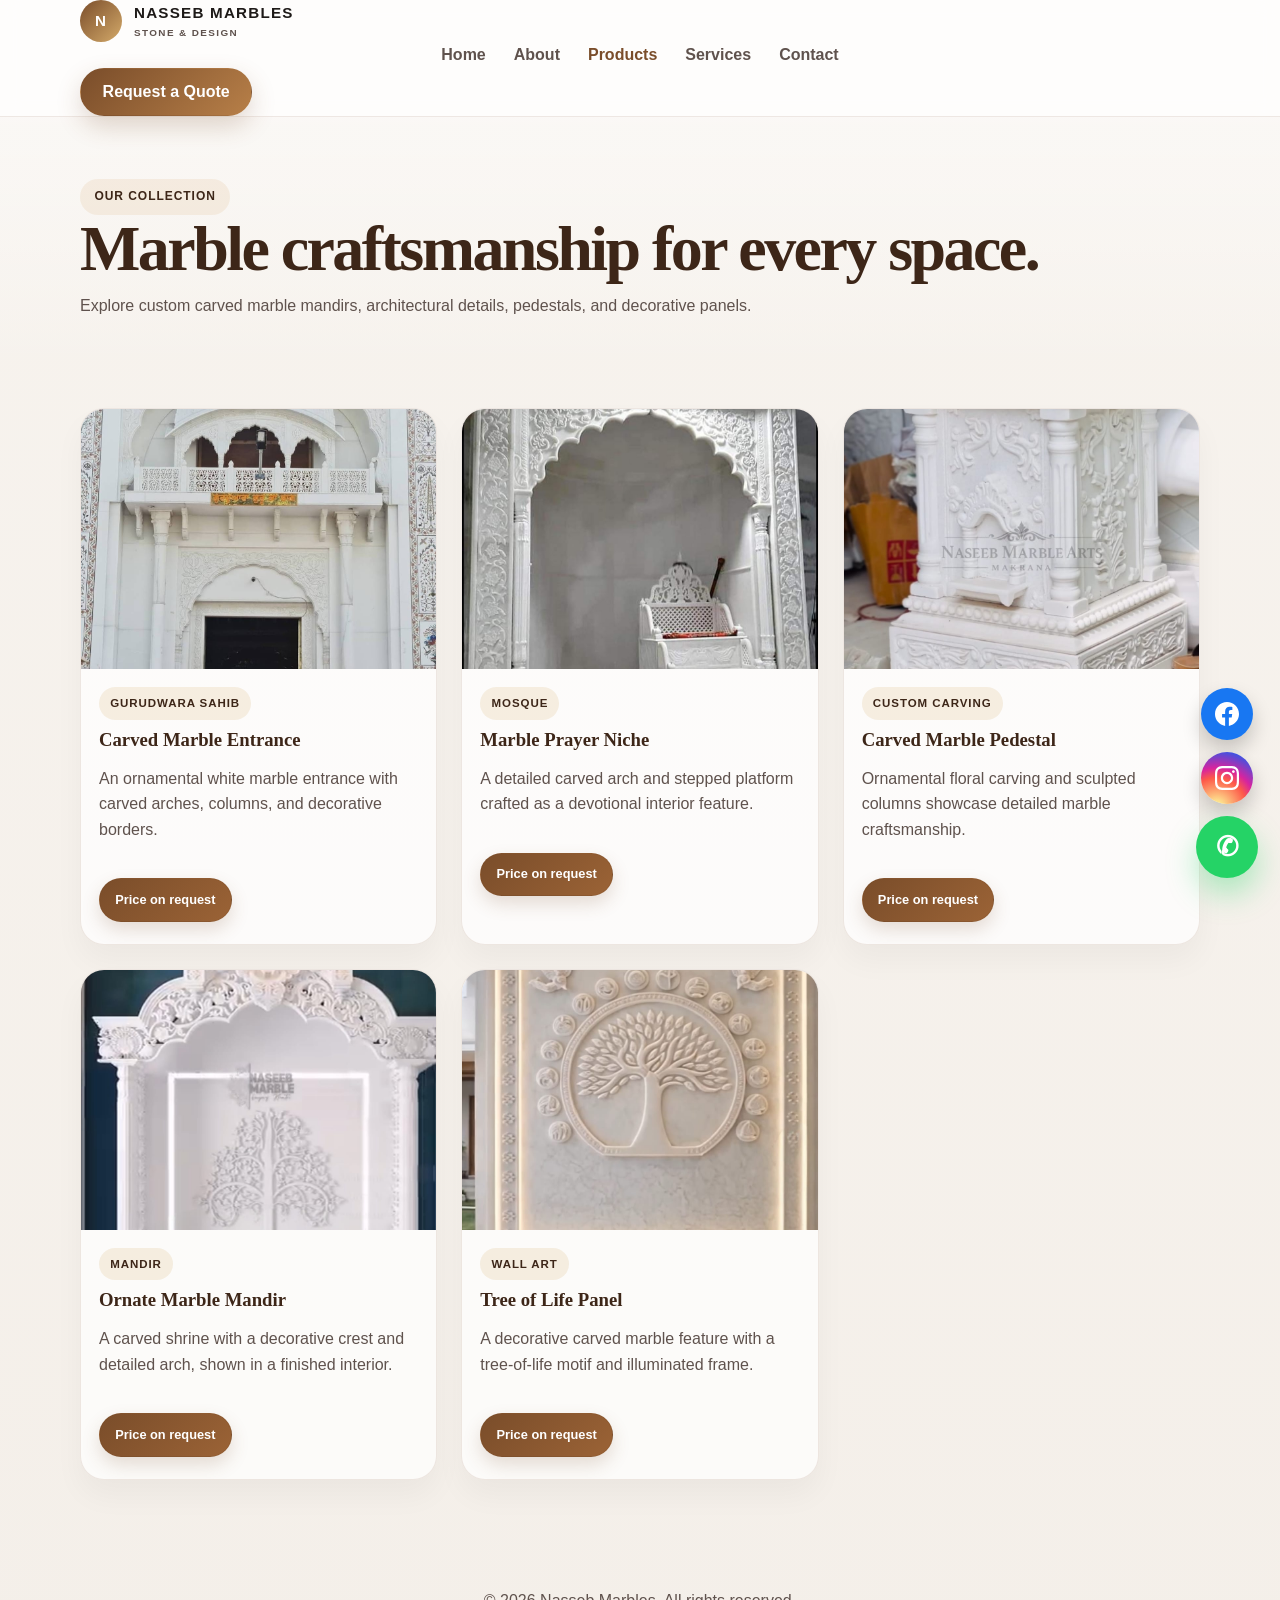
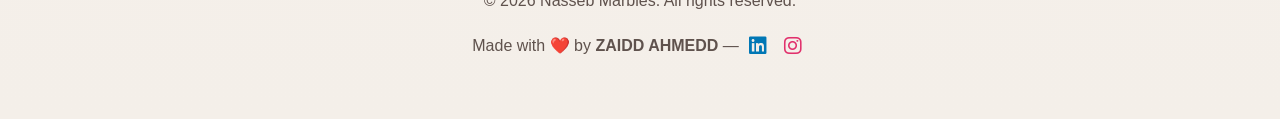
==== products.html @ 80bdfb2a "Add files via upload" ====
<!DOCTYPE html>
<html lang="en">
<head>
  <meta charset="UTF-8" />
  <meta name="viewport" content="width=device-width, initial-scale=1.0" />
  <title>Products | Nasseb Marbles</title>
  <meta name="description" content="Explore premium marble, granite, and stone materials from Nasseb Marbles." />
  <link rel="stylesheet" href="styles.css" />
  <link rel="stylesheet" href="https://cdnjs.cloudflare.com/ajax/libs/font-awesome/6.5.1/css/all.min.css">
</head>
<body>
  <header>
    <div class="container navbar">
      <a href="index.html" class="brand">
        <span class="brand-mark">N</span>
        <span>
          Nasseb Marbles
          <small>Stone & Design</small>
        </span>
      </a>

      <nav class="nav-links">
        <a href="index.html">Home</a>
        <a href="about.html">About</a>
        <a href="products.html" class="active">Products</a>
        <a href="services.html">Services</a>
        <a href="contact.html">Contact</a>
      </nav>

      <a href="https://wa.me/919588010003?text=Hello%20Nasseb%20Marbles%2C%20I%20want%20to%20request%20a%20quote." class="btn btn-primary" target="_blank" rel="noopener noreferrer">Request a Quote</a>
    </div>
  </header>

  <main>
    <section class="page-banner">
      <div class="container">
        <div class="eyebrow">Our collection</div>
        <h1>Marble craftsmanship for every space.</h1>
        <p>Explore custom carved marble mandirs, architectural details, pedestals, and decorative panels.</p>
      </div>
    </section>

    <section class="section">
      <div class="container product-grid">
        <article class="product-item">
          <img src="gurudwara.jpeg" alt="White carved marble architectural entrance with an ornate arch" />
          <div class="product-body">
            <span class="tag">GURUDWARA SAHIB</span>
            <h3>Carved Marble Entrance</h3>
            <p>An ornamental white marble entrance with carved arches, columns, and decorative borders.</p>
            <a class="product-price" href="https://wa.me/919588010003?text=Hello%20Nasseb%20Marbles%2C%20I%20want%20a%20price%20for%20Carved%20Marble%20Entrance." target="_blank" rel="noopener noreferrer">Price on request</a>
          </div>
        </article>

        <article class="product-item">
          <img src="imagemimber.jpeg" alt="White marble prayer niche with a carved arch and stepped platform" />
          <div class="product-body">
            <span class="tag">MOSQUE</span>
            <h3>Marble Prayer Niche</h3>
            <p>A detailed carved arch and stepped platform crafted as a devotional interior feature.</p>
            <a class="product-price" href="https://wa.me/919588010003?text=Hello%20Nasseb%20Marbles%2C%20I%20want%20a%20price%20for%20Marble%20Prayer%20Niche." target="_blank" rel="noopener noreferrer">Price on request</a>
          </div>
        </article>

        <article class="product-item">
          <img src="tulsi.jpeg" alt="Hand-carved white marble pedestal with floral details" />
          <div class="product-body">
            <span class="tag">Custom carving</span>
            <h3>Carved Marble Pedestal</h3>
            <p>Ornamental floral carving and sculpted columns showcase detailed marble craftsmanship.</p>
            <a class="product-price" href="https://wa.me/919588010003?text=Hello%20Nasseb%20Marbles%2C%20I%20want%20a%20price%20for%20Carved%20Marble%20Pedestal." target="_blank" rel="noopener noreferrer">Price on request</a>
          </div>
        </article>

        <article class="product-item">
          <img src="mandir.jpeg" alt="Ornate white marble mandir against a deep teal wall" />
          <div class="product-body">
            <span class="tag">Mandir</span>
            <h3>Ornate Marble Mandir</h3>
            <p>A carved shrine with a decorative crest and detailed arch, shown in a finished interior.</p>
            <a class="product-price" href="https://wa.me/919588010003?text=Hello%20Nasseb%20Marbles%2C%20I%20want%20a%20price%20for%20Carved%20Marble%20Mandir." target="_blank" rel="noopener noreferrer">Price on request</a>
          </div>
        </article>

        <article class="product-item">
          <img src="wall.jpeg" alt="Illuminated marble wall panel with a carved tree of life" />
          <div class="product-body">
            <span class="tag">Wall art</span>
            <h3>Tree of Life Panel</h3>
            <p>A decorative carved marble feature with a tree-of-life motif and illuminated frame.</p>
            <a class="product-price" href="https://wa.me/919588010003?text=Hello%20Nasseb%20Marbles%2C%20I%20want%20a%20price%20for%20Tree%20of%20Life%20Panel." target="_blank" rel="noopener noreferrer">Price on request</a>
          </div>
        </article>
      </div>
    </section>
  </main>

  <footer>
  <div class="container">
    <p>© 2026 Nasseb Marbles. All rights reserved.</p>
    <p>
      Made with ❤️ by <strong>ZAIDD AHMEDD</strong> — 
      <a href="https://www.linkedin.com/in/zaid-ahmed-gour-6996783a5" target="_blank" rel="noopener noreferrer" style="text-decoration: none; margin: 0 6px; color: #0077b5;">
        <i class="fa-brands fa-linkedin fa-lg"></i>
      </a>
      <a href="https://www.instagram.com/zaidd_4z_x" target="_blank" rel="noopener noreferrer" style="text-decoration: none; margin: 0 6px; color: #E1306C;">
        <i class="fa-brands fa-instagram fa-lg"></i>
      </a>
    </p>
  </div>
</footer>

<!-- Floating Social Buttons -->
<div class="social-float-container">
  <!-- Facebook -->
  <a href="https://www.facebook.com/share/1K4ZCxmMrg/" target="_blank" rel="noopener noreferrer" class="float-btn float-fb" title="Facebook">
    <svg width="24" height="24" fill="currentColor" viewBox="0 0 24 24">
      <path d="M24 12.073c0-6.627-5.373-12-12-12s-12 5.373-12 12c0 5.99 4.388 10.954 10.125 11.854v-8.385H7.078v-3.47h3.047V9.43c0-3.007 1.792-4.669 4.533-4.669 1.312 0 2.686.235 2.686.235v2.953H15.83c-1.491 0-1.956.925-1.956 1.874v2.25h3.328l-.532 3.47h-2.796v8.385C19.612 23.027 24 18.062 24 12.073z"/>
    </svg>
  </a>

  <!-- Instagram -->
  <a href="https://www.instagram.com/naseebmarbles" target="_blank" rel="noopener noreferrer" class="float-btn float-insta" title="Instagram">
    <svg width="24" height="24" fill="currentColor" viewBox="0 0 24 24">
      <path d="M12 2.163c3.204 0 3.584.012 4.85.07 3.252.148 4.771 1.691 4.919 4.919.058 1.265.069 1.645.069 4.849 0 3.205-.012 3.584-.069 4.849-.149 3.225-1.664 4.771-4.919 4.919-1.266.058-1.644.07-4.85.07-3.204 0-3.584-.012-4.849-.07-3.26-.149-4.771-1.699-4.919-4.92-.058-1.265-.07-1.644-.07-4.849 0-3.204.013-3.583.07-4.849.149-3.227 1.664-4.771 4.919-4.919 1.266-.057 1.645-.069 4.849-.069zm0-2.163c-3.259 0-3.667.014-4.947.072-4.358.2-6.78 2.618-6.98 6.98-.059 1.281-.073 1.689-.073 4.948 0 3.259.014 3.668.072 4.948.2 4.358 2.618 6.78 6.98 6.98 1.281.058 1.689.072 4.948.072 3.259 0 3.668-.014 4.948-.072 4.354-.2 6.782-2.618 6.979-6.98.059-1.28.073-1.689.073-4.948 0-3.259-.014-3.667-.072-4.947-.196-4.354-2.617-6.78-6.979-6.98-1.281-.059-1.69-.073-4.949-.073zm0 5.838c-3.403 0-6.162 2.759-6.162 6.162s2.759 6.163 6.162 6.163 6.162-2.759 6.162-6.163c0-3.403-2.759-6.162-6.162-6.162zm0 10.162c-2.209 0-4-1.79-4-4 0-2.209 1.791-4 4-4s4 1.791 4 4c0 2.21-1.791 4-4 4zm6.406-11.845c-.796 0-1.441.645-1.441 1.44s.645 1.44 1.441 1.44c.795 0 1.439-.645 1.439-1.44s-.644-1.44-1.439-1.44z"/>
    </svg>
  </a>
</div>
  <a class="whatsapp-float" href="https://wa.me/919588010003?text=Hello%20Nasseb%20Marbles%2C%20I%20want%20to%20explore%20your%20stone%20collection." target="_blank" rel="noopener" aria-label="Chat on WhatsApp">✆</a>
</body>
</html>
---- styles.css ----
:root {
  --bg: #f7f3ee;
  --panel: #ffffff;
  --primary: #7a4d2a;
  --primary-dark: #3d2618;
  --accent: #d4aa6a;
  --text: #1e1a18;
  --muted: #5f524d;
  --line: rgba(122, 77, 42, 0.12);
  --shadow: 0 18px 40px rgba(35, 23, 18, 0.08);
}

* {
  box-sizing: border-box;
}

html {
  scroll-behavior: smooth;
}

body {
  margin: 0;
  font-family: 'Segoe UI', Tahoma, Geneva, Verdana, sans-serif;
  background: linear-gradient(180deg, #f7f3ee 0%, #f4efe9 100%);
  color: var(--text);
  line-height: 1.6;
}

img {
  max-width: 100%;
  display: block;
}

a {
  color: inherit;
  text-decoration: none;
}

.container {
  width: min(1120px, calc(100% - 32px));
  margin: 0 auto;
}

header {
  position: sticky;
  top: 0;
  z-index: 50;
  background: rgba(255,255,255,0.83);
  backdrop-filter: blur(10px);
  border-bottom: 1px solid var(--line);
}

.nav {
  display: flex;
  justify-content: space-between;
  align-items: center;
  min-height: 78px;
  gap: 20px;
}

.brand {
  display: flex;
  align-items: center;
  gap: 12px;
  flex-shrink: 0;
  min-width: 0;
}

.brand > div:last-child {
  display: flex;
  flex-direction: column;
  line-height: 1.1;
}

.brand span {
  font-weight: 800;
  letter-spacing: 0.08em;
  text-transform: uppercase;
  font-size: 0.95rem;
}

.brand-tag {
  display: block;
  font-size: 0.62rem;
  letter-spacing: 0.14em;
  color: var(--muted);
  font-weight: 600;
}

nav {
  display: flex;
  align-items: center;
  justify-content: center;
  gap: 28px;
  margin-left: auto;
  flex-wrap: nowrap;
}

nav a {
  white-space: nowrap;
  color: var(--muted);
  font-weight: 600;
}

.cta-btn {
  display: inline-flex;
  align-items: center;
  justify-content: center;
  min-height: 48px;
  padding: 0.75rem 1.35rem;
  border: none;
  border-radius: 999px;
  background: linear-gradient(135deg, #7a4d2a, #b77f48);
  color: #fff;
  font-size: 0.95rem;
  font-weight: 700;
  letter-spacing: 0.01em;
  line-height: 1.2;
  white-space: nowrap;
  flex-shrink: 0;
  box-shadow: 0 10px 24px rgba(122, 77, 42, 0.22);
  cursor: pointer;
  transition: transform 0.2s ease, box-shadow 0.2s ease, background 0.2s ease;
}

.cta-btn:hover,
.cta-btn:focus-visible {
  transform: translateY(-2px);
  background: linear-gradient(135deg, #5c3420, #9b6336);
  box-shadow: 0 14px 30px rgba(122, 77, 42, 0.3);
  outline: none;
}

.brand-mark {
  width: 42px;
  height: 42px;
  border-radius: 50%;
  display: grid;
  place-items: center;
  background: linear-gradient(135deg, var(--primary), var(--accent));
  color: white;
  font-size: 1rem;
}

.brand small {
  display: block;
  font-size: 0.62rem;
  letter-spacing: 0.14em;
  color: var(--muted);
  font-weight: 600;
}

.nav-links {
  display: flex;
  align-items: center;
  gap: 28px;
  color: var(--muted);
  font-weight: 600;
}

.nav-links a:hover,
.nav-links a.active {
  color: var(--primary);
}

.btn {
  display: inline-flex;
  align-items: center;
  justify-content: center;
  min-height: 48px;
  padding: 0.8rem 1.35rem;
  border: 1px solid transparent;
  border-radius: 999px;
  font-weight: 700;
  line-height: 1.2;
  transition: transform 0.2s ease, box-shadow 0.2s ease, background 0.2s ease, border-color 0.2s ease;
}

.btn:hover,
.btn:focus-visible {
  transform: translateY(-2px);
  outline: none;
}

.btn-primary {
  background: linear-gradient(135deg, #7a4d2a, #b77f48);
  color: white;
  box-shadow: 0 10px 24px rgba(122, 77, 42, 0.22);
}

.btn-primary:hover,
.btn-primary:focus-visible {
  background: linear-gradient(135deg, #5c3420, #9b6336);
  box-shadow: 0 14px 30px rgba(122, 77, 42, 0.3);
}

.btn-secondary {
  background: rgba(255,255,255,0.58);
  border-color: rgba(122, 77, 42, 0.22);
  color: var(--primary-dark);
}

.btn-secondary:hover,
.btn-secondary:focus-visible {
  background: #fff;
  border-color: rgba(122, 77, 42, 0.42);
  box-shadow: 0 10px 22px rgba(35, 23, 18, 0.08);
}

.secondary-btn {
  display: inline-flex;
  align-items: center;
  justify-content: center;
  min-height: 48px;
  padding: 0.75rem 1.35rem;
  border: 1px solid rgba(122, 77, 42, 0.28);
  border-radius: 999px;
  background: rgba(255, 255, 255, 0.68);
  color: var(--primary-dark);
  font-size: 0.95rem;
  font-weight: 700;
  line-height: 1.2;
  box-shadow: 0 8px 20px rgba(35, 23, 18, 0.06);
  transition: transform 0.2s ease, box-shadow 0.2s ease, background 0.2s ease, border-color 0.2s ease;
}

.secondary-btn:hover,
.secondary-btn:focus-visible {
  transform: translateY(-2px);
  border-color: rgba(122, 77, 42, 0.5);
  background: #fff;
  box-shadow: 0 14px 28px rgba(35, 23, 18, 0.1);
  outline: none;
}

.hero {
  padding: 72px 0 56px;
}

.hero-grid {
  display: grid;
  grid-template-columns: 1.1fr 0.9fr;
  gap: 36px;
  align-items: center;
}

.eyebrow {
  display: inline-block;
  background: rgba(212,170,106,0.15);
  color: var(--primary-dark);
  border-radius: 999px;
  padding: 0.55rem 0.9rem;
  font-size: 0.75rem;
  font-weight: 700;
  letter-spacing: 0.08em;
  text-transform: uppercase;
}

h1, h2, h3 {
  margin: 0 0 16px;
  line-height: 1.05;
  color: var(--primary-dark);
  font-family: Georgia, 'Times New Roman', serif;
}

h1 {
  font-size: clamp(2.8rem, 5vw, 5rem);
  letter-spacing: -0.04em;
}

h2 {
  font-size: clamp(2.2rem, 3vw, 3.2rem);
}

p {
  color: var(--muted);
  margin: 0 0 20px;
}

.hero-actions {
  display: flex;
  flex-wrap: wrap;
  gap: 16px;
  margin: 18px 0 28px;
}

.feature-row {
  display: flex;
  flex-wrap: wrap;
  gap: 12px;
}

.feature-tag {
  background: rgba(255,255,255,0.7);
  border: 1px solid var(--line);
  border-radius: 999px;
  padding: 0.7rem 1rem;
  font-weight: 600;
  color: var(--muted);
}

.products {
  display: grid;
  grid-template-columns: repeat(3, minmax(0, 1fr));
  gap: 24px;
}

.product {
  background: rgba(255,255,255,0.8);
  border: 1px solid rgba(122, 77, 42, 0.08);
  border-radius: 24px;
  overflow: hidden;
  box-shadow: 0 16px 36px rgba(35, 23, 18, 0.06);
  transition: transform 0.2s ease, box-shadow 0.2s ease;
}

.product:hover {
  transform: translateY(-4px);
  box-shadow: 0 22px 42px rgba(35, 23, 18, 0.12);
}

.product img {
  width: 100%;
  height: 280px;
  object-fit: cover;
  display: block;
}

.product-body {
  padding: 20px 20px 24px;
}

.product-tag {
  display: inline-block;
  padding: 0.4rem 0.75rem;
  border-radius: 999px;
  background: rgba(217, 176, 125, 0.18);
  color: var(--primary-dark);
  letter-spacing: 0.08em;
  text-transform: uppercase;
  font-size: 0.72rem;
  font-weight: 700;
  margin-bottom: 10px;
}

.product h3 {
  font-size: 2rem;
  margin-bottom: 8px;
}

.product p {
  margin: 0;
}

.product-price {
  display: inline-block;
  margin-top: 16px;
  padding: 0.65rem 0.95rem;
  border: 1px solid rgba(122, 77, 42, 0.2);
  border-radius: 999px;
  background: linear-gradient(135deg, var(--primary), #9b6336);
  color: #fff;
  font-size: 0.8rem;
  font-weight: 700;
  box-shadow: 0 8px 18px rgba(122, 77, 42, 0.18);
  transition: transform 0.2s ease, box-shadow 0.2s ease;
}

.product-price:hover,
.product-price:focus-visible {
  transform: translateY(-2px);
  box-shadow: 0 12px 24px rgba(122, 77, 42, 0.26);
  outline: none;
}

.panel {
  background: rgba(255,255,255,0.75);
  border: 1px solid rgba(122, 77, 42, 0.08);
  border-radius: 24px;
  padding: 28px;
  box-shadow: 0 14px 28px rgba(35, 23, 18, 0.04);
}

.about-list {
  list-style: none;
  padding: 0;
  margin: 20px 0 0;
  display: grid;
  gap: 12px;
}

.about-list li {
  position: relative;
  padding-left: 28px;
  color: var(--muted);
}

.about-list li::before {
  content: "✓";
  position: absolute;
  left: 0;
  color: var(--primary);
  font-weight: 800;
}

.contact-wrap {
  background: linear-gradient(135deg, rgba(122,77,42,0.96), rgba(61,38,24,0.96));
  border-radius: 30px;
  padding: 36px;
  color: white;
  display: grid;
  grid-template-columns: 1.15fr 0.85fr;
  gap: 22px;
  align-items: center;
}

.contact-wrap h2,
.contact-wrap h3,
.contact-wrap p,
.contact-wrap strong,
.contact-wrap a {
  color: white;
}

.contact-info {
  display: grid;
  gap: 14px;
}

.contact-item {
  background: rgba(255,255,255,0.08);
  border: 1px solid rgba(255,255,255,0.12);
  border-radius: 16px;
  padding: 18px 20px;
}

.contact-item strong {
  display: block;
  margin-bottom: 6px;
}

.inquiry-box {
  background: rgba(255,255,255,0.75);
  border: 1px solid rgba(122, 77, 42, 0.08);
  border-radius: 28px;
  padding: 28px;
  box-shadow: 0 16px 36px rgba(35, 23, 18, 0.04);
}

.inquiry-form {
  display: grid;
  grid-template-columns: repeat(2, minmax(0, 1fr));
  gap: 16px;
}

.inquiry-form input,
.inquiry-form select,
.inquiry-form textarea {
  width: 100%;
  height: 52px;
  border: 1px solid rgba(122, 77, 42, 0.18);
  border-radius: 14px;
  padding: 0.95rem 1rem;
  font: inherit;
  background: #fff;
  color: var(--text);
  box-shadow: inset 0 1px 2px rgba(0, 0, 0, 0.02);
}

.inquiry-form select {
  appearance: none;
  -webkit-appearance: none;
  -moz-appearance: none;
  background-image: linear-gradient(45deg, transparent 50%, #7a4d2a 50%), linear-gradient(135deg, #7a4d2a 50%, transparent 50%);
  background-position: calc(100% - 18px) calc(50% - 2px), calc(100% - 12px) calc(50% - 2px);
  background-size: 6px 6px, 6px 6px;
  background-repeat: no-repeat;
  padding-right: 42px;
  cursor: pointer;
}

.inquiry-form textarea {
  grid-column: 1 / -1;
  min-height: 140px;
  resize: vertical;
  height: auto;
}

.inquiry-form button {
  grid-column: 1 / -1;
  justify-self: start;
  min-width: 260px;
  min-height: 58px;
  padding: 1rem 1.8rem;
  border: none;
  border-radius: 16px;
  background: linear-gradient(135deg, #7a4d2a, #b77f48);
  color: #fff;
  font-size: 1rem;
  font-weight: 700;
  letter-spacing: 0.02em;
  cursor: pointer;
  box-shadow: 0 12px 24px rgba(122, 77, 42, 0.22);
  transition: transform 0.2s ease, box-shadow 0.2s ease, background 0.2s ease;
}

.inquiry-form button:hover,
.inquiry-form button:focus-visible {
  transform: translateY(-2px);
  background: linear-gradient(135deg, #5c3420, #9b6336);
  box-shadow: 0 16px 30px rgba(122, 77, 42, 0.3);
  outline: none;
}

.quote-open {
  border: none;
  cursor: pointer;
  background: linear-gradient(135deg, #7a4d2a, #b77f48);
  color: #fff;
  font-size: 1rem;
  font-weight: 700;
  letter-spacing: 0.02em;
  box-shadow: 0 12px 24px rgba(122, 77, 42, 0.22);
}

.quote-dialog {
  width: min(720px, calc(100% - 28px));
  max-height: calc(100vh - 32px);
  padding: 0;
  overflow: auto;
  border: none;
  border-radius: 24px;
  background: transparent;
  box-shadow: 0 28px 80px rgba(28, 18, 10, 0.34);
}

.quote-dialog::backdrop {
  background: rgba(24, 15, 9, 0.72);
  backdrop-filter: blur(5px);
}

.quote-dialog-card {
  position: relative;
  padding: 34px;
  border-radius: 24px;
  background: var(--bg);
}

.quote-dialog-card h2 {
  margin: 12px 0 8px;
  font-size: clamp(2rem, 4vw, 3rem);
}

.quote-dialog-card > p {
  margin-bottom: 24px;
}

.quote-close {
  position: absolute;
  top: 18px;
  right: 18px;
  width: 42px;
  height: 42px;
  border: 0;
  border-radius: 50%;
  background: rgba(122, 77, 42, 0.1);
  color: var(--primary-dark);
  font-size: 1.6rem;
  cursor: pointer;
}

.quote-form {
  display: grid;
  grid-template-columns: repeat(2, minmax(0, 1fr));
  gap: 14px;
}

.quote-form label {
  display: grid;
  gap: 6px;
  color: var(--primary-dark);
  font-size: 0.82rem;
  font-weight: 700;
}

.quote-form input,
.quote-form select,
.quote-form textarea {
  min-height: 48px;
  padding: 0.8rem 0.9rem;
  border: 1px solid rgba(122, 77, 42, 0.18);
  border-radius: 12px;
  background: #fff;
  color: var(--text);
  font: inherit;
  font-weight: 400;
}

.quote-form textarea {
  min-height: 110px;
  resize: vertical;
}

.quote-form-full {
  grid-column: 1 / -1;
}

.quote-form .cta-btn {
  justify-self: stretch;
  width: 100%;
  margin-top: 4px;
  cursor: pointer;
}

@media (max-width: 620px) {
  .quote-dialog-card {
    padding: 26px 20px;
  }

  .quote-form {
    grid-template-columns: 1fr;
  }

  .quote-form-full {
    grid-column: 1;
  }

  .cta-btn,
  .btn,
  .inquiry-form button {
    width: 100%;
    white-space: normal;
  }
}

.image-stack {
  position: relative;
  min-height: 520px;
}

.image-card {
  position: absolute;
  border-radius: 28px;
  overflow: hidden;
  box-shadow: var(--shadow);
}

.image-card.main {
  inset: 0 0 0 10%;
}

.image-card.main img {
  width: 100%;
  height: 100%;
  object-fit: cover;
}

.image-card.small {
  width: 220px;
  height: 175px;
  left: 0;
  bottom: 18px;
  border: 8px solid rgba(255,255,255,0.8);
}

.info-badge {
  position: absolute;
  right: 20px;
  top: 24px;
  background: rgba(255,255,255,0.88);
  border-radius: 18px;
  padding: 18px 20px;
  box-shadow: var(--shadow);
  width: 180px;
}

.info-badge strong {
  display: block;
  font-size: 2rem;
  color: var(--primary-dark);
  margin-bottom: 4px;
}

.section {
  padding: 40px 0 80px;
}

.section-head {
  max-width: 740px;
  margin-bottom: 32px;
}

.card-grid, .product-grid, .service-grid, .stats-grid {
  display: grid;
  grid-template-columns: repeat(3, minmax(0, 1fr));
  gap: 24px;
}

.card, .product-item, .service-item, .stat-box, .info-panel, .contact-panel {
  background: rgba(255,255,255,0.72);
  border: 1px solid var(--line);
  border-radius: 24px;
  box-shadow: 0 16px 30px rgba(35, 23, 18, 0.04);
}

.card, .service-item, .contact-panel, .info-panel {
  padding: 26px;
}

.icon-box {
  width: 58px;
  height: 58px;
  border-radius: 18px;
  display: grid;
  place-items: center;
  font-size: 1.7rem;
  margin-bottom: 12px;
  background: linear-gradient(135deg, rgba(122,77,42,0.12), rgba(212,170,106,0.32));
}

.product-item {
  overflow: hidden;
}

.product-item img {
  width: 100%;
  height: 260px;
  object-fit: cover;
}

.product-body {
  padding: 18px 18px 22px;
}

.product-price {
  display: inline-block;
  margin-top: 16px;
  padding: 0.65rem 0.95rem;
  border: 1px solid rgba(122, 77, 42, 0.2);
  border-radius: 999px;
  background: linear-gradient(135deg, var(--primary), #9b6336);
  color: #fff;
  font-size: 0.8rem;
  font-weight: 700;
  box-shadow: 0 8px 18px rgba(122, 77, 42, 0.18);
  transition: transform 0.2s ease, box-shadow 0.2s ease;
}

.product-price:hover,
.product-price:focus-visible {
  transform: translateY(-2px);
  box-shadow: 0 12px 24px rgba(122, 77, 42, 0.26);
  outline: none;
}

.tag {
  display: inline-block;
  background: rgba(212,170,106,0.18);
  color: var(--primary-dark);
  padding: 0.45rem 0.7rem;
  border-radius: 999px;
  font-size: 0.72rem;
  font-weight: 700;
  letter-spacing: 0.08em;
  text-transform: uppercase;
  margin-bottom: 10px;
}

.about-grid,
.contact-grid {
  display: grid;
  grid-template-columns: 1.1fr 0.9fr;
  gap: 28px;
  align-items: center;
}

.list {
  list-style: none;
  padding: 0;
  margin: 0;
  display: grid;
  gap: 14px;
}

.list li::before {
  content: "✓";
  color: var(--primary);
  font-weight: 700;
  margin-right: 10px;
}

.contact-wrap {
  background: linear-gradient(135deg, rgba(122,77,42,0.96), rgba(61,38,24,0.96));
  color: white;
  border-radius: 30px;
  padding: 38px;
  display: grid;
  grid-template-columns: 1.1fr 0.9fr;
  gap: 24px;
  align-items: center;
}

.contact-wrap h2,
.contact-wrap h3,
.contact-wrap p,
.contact-wrap strong,
.contact-wrap a {
  color: white;
}

.contact-item {
  background: rgba(255,255,255,0.08);
  border: 1px solid rgba(255,255,255,0.12);
  border-radius: 16px;
  padding: 18px;
  margin-bottom: 12px;
}

.contact-item strong {
  display: block;
  margin-bottom: 4px;
}

.contact-item span {
  display: block;
  color: rgba(255,255,255,0.8);
}

.map-link {
  display: inline-block;
  margin-top: 10px;
  color: #f5c77a !important;
  font-weight: 700;
  text-decoration: underline;
  text-underline-offset: 4px;
}

.map-wrap {
  margin-top: 24px;
  height: 360px;
  overflow: hidden;
  border: 1px solid rgba(255,255,255,0.14);
  border-radius: 22px;
  box-shadow: 0 18px 40px rgba(0,0,0,0.18);
}

.map-wrap iframe {
  width: 100%;
  height: 100%;
  border: 0;
}

.form-grid {
  display: grid;
  grid-template-columns: repeat(2, minmax(0, 1fr));
  gap: 12px;
}

input, textarea, select {
  width: 100%;
  border: 1px solid var(--line);
  border-radius: 12px;
  padding: 0.9rem 1rem;
  font: inherit;
  background: white;
  color: var(--text);
}

input, select {
  min-height: 50px;
}

textarea {
  grid-column: 1 / -1;
  min-height: 120px;
  resize: vertical;
}

.form-grid button {
  grid-column: 1 / -1;
  justify-self: start;
  width: 100%;
  cursor: pointer;
}

@media (max-width: 620px) {
  .form-grid {
    grid-template-columns: 1fr;
  }

  textarea,
  .form-grid button {
    grid-column: 1;
  }
}

.page-banner {
  padding: 62px 0 30px;
  background: linear-gradient(180deg, rgba(255,255,255,0.45), rgba(255,255,255,0));
}

.page-banner h1 {
  margin-bottom: 0;
}

.page-banner p {
  margin-top: 10px;
}

.whatsapp-float {
  position: fixed;
  right: 22px;
  bottom: 22px;
  z-index: 100;
  background: #25d366;
  color: white;
  width: 62px;
  height: 62px;
  border-radius: 50%;
  display: grid;
  place-items: center;
  font-size: 1.7rem;
  font-weight: 700;
  box-shadow: 0 16px 30px rgba(37, 211, 102, 0.35);
}

.whatsapp-float:hover {
  transform: translateY(-2px);
}

footer {
  padding: 28px 0 40px;
  text-align: center;
  color: var(--muted);
}

@media (max-width: 900px) {
  .nav {
    flex-wrap: wrap;
    gap: 12px;
    justify-content: center;
    padding: 14px 0;
  }

  nav {
    width: 100%;
    justify-content: center;
    flex-wrap: wrap;
    gap: 12px 18px;
  }

  .hero-grid,
  .cards,
  .products,
  .contact-wrap,
  .inquiry-form {
    grid-template-columns: 1fr;
  }

  .hero {
    padding-top: 48px;
  }

  .hero-visual {
    min-height: 420px;
  }

  .photo-card.main {
    width: 100%;
    height: 420px;
    right: 0;
  }

  .stats {
    right: 12px;
    top: 12px;
  }

  .inquiry-form button {
    justify-self: stretch;
    width: 100%;
    min-width: 0;
  }

  .image-stack {
    min-height: 390px;
  }
}















/* Floating Social Buttons (WhatsApp ke upar) */
.social-float-container {
  position: fixed;
  right: 22px;
  bottom: 96px;
  width: 62px;
  display: flex;
  flex-direction: column;
  align-items: center;
  gap: 12px;
  z-index: 100;
}

.float-btn {
  width: 52px;
  height: 52px;
  border-radius: 50%;
  display: flex;
  align-items: center;
  justify-content: center;
  color: #ffffff;
  box-shadow: 0 10px 20px rgba(0, 0, 0, 0.2);
  transition: transform 0.2s ease;
  text-decoration: none;
}

.float-btn:hover {
  transform: scale(1.1);
}

.float-insta {
  background: radial-gradient(circle at 30% 107%, #fdf497 0%, #fdf497 5%, #fd5949 45%, #d6249f 60%, #285AEB 90%);
}

.float-fb {
  background-color: #1877F2;
}
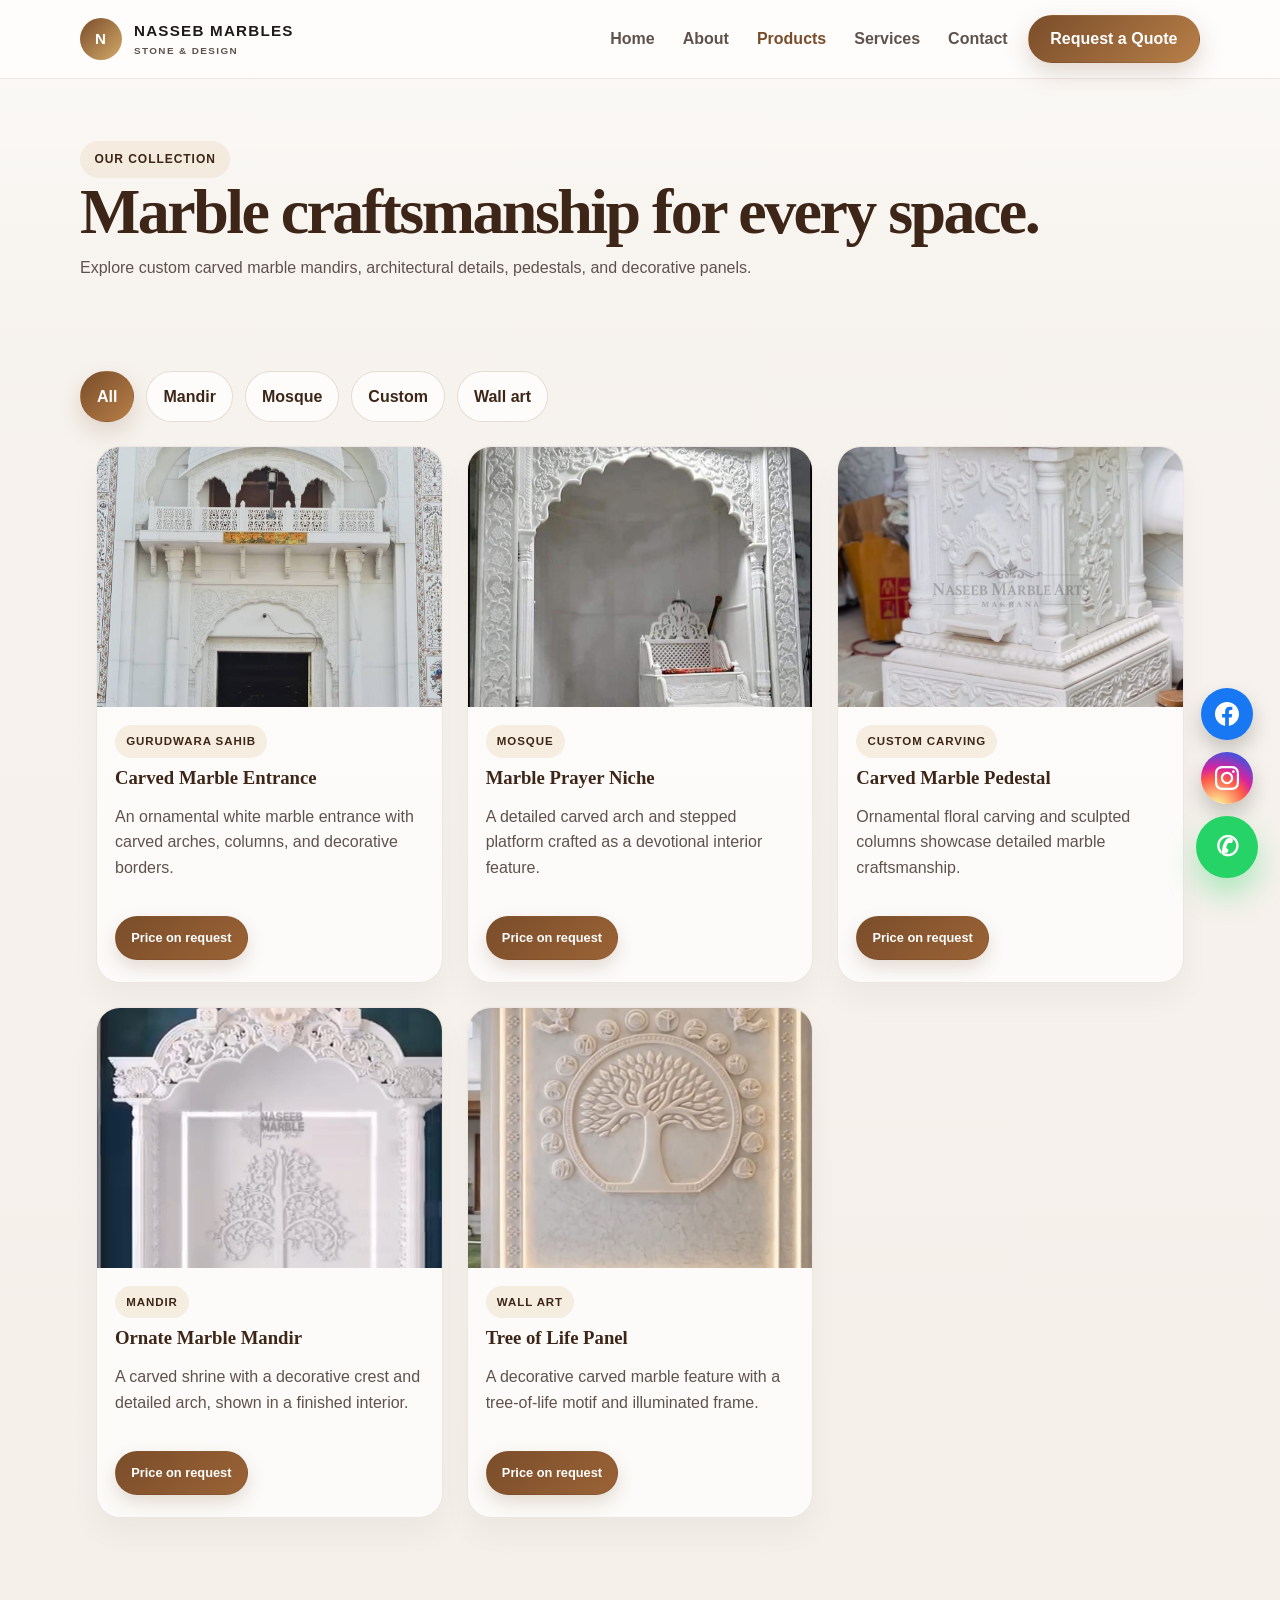
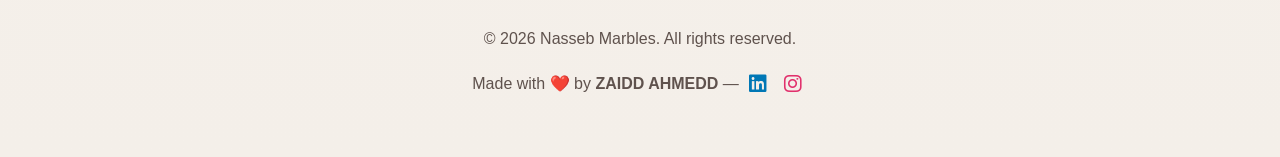
==== commit b42bb291: "Add files via upload" ====
--- a/products.html
+++ b/products.html
@@ -41,56 +41,66 @@
     </section>
 
     <section class="section">
-      <div class="container product-grid">
-        <article class="product-item">
-          <img src="gurudwara.jpeg" alt="White carved marble architectural entrance with an ornate arch" />
-          <div class="product-body">
-            <span class="tag">GURUDWARA SAHIB</span>
-            <h3>Carved Marble Entrance</h3>
-            <p>An ornamental white marble entrance with carved arches, columns, and decorative borders.</p>
-            <a class="product-price" href="https://wa.me/919588010003?text=Hello%20Nasseb%20Marbles%2C%20I%20want%20a%20price%20for%20Carved%20Marble%20Entrance." target="_blank" rel="noopener noreferrer">Price on request</a>
-          </div>
-        </article>
+      <div class="container">
+        <div class="product-filters" aria-label="Product categories">
+          <button type="button" class="filter-btn active" data-filter="all">All</button>
+          <button type="button" class="filter-btn" data-filter="mandir">Mandir</button>
+          <button type="button" class="filter-btn" data-filter="mosque">Mosque</button>
+          <button type="button" class="filter-btn" data-filter="custom">Custom</button>
+          <button type="button" class="filter-btn" data-filter="wall-art">Wall art</button>
+        </div>
 
-        <article class="product-item">
-          <img src="imagemimber.jpeg" alt="White marble prayer niche with a carved arch and stepped platform" />
-          <div class="product-body">
-            <span class="tag">MOSQUE</span>
-            <h3>Marble Prayer Niche</h3>
-            <p>A detailed carved arch and stepped platform crafted as a devotional interior feature.</p>
-            <a class="product-price" href="https://wa.me/919588010003?text=Hello%20Nasseb%20Marbles%2C%20I%20want%20a%20price%20for%20Marble%20Prayer%20Niche." target="_blank" rel="noopener noreferrer">Price on request</a>
-          </div>
-        </article>
+        <div class="container product-grid">
+          <article class="product-item" data-category="mandir">
+            <img src="gurudwara.jpeg" alt="White carved marble architectural entrance with an ornate arch" />
+            <div class="product-body">
+              <span class="tag">GURUDWARA SAHIB</span>
+              <h3>Carved Marble Entrance</h3>
+              <p>An ornamental white marble entrance with carved arches, columns, and decorative borders.</p>
+              <a class="product-price" href="https://wa.me/919588010003?text=Hello%20Nasseb%20Marbles%2C%20I%20want%20a%20price%20for%20Carved%20Marble%20Entrance." target="_blank" rel="noopener noreferrer">Price on request</a>
+            </div>
+          </article>
 
-        <article class="product-item">
-          <img src="tulsi.jpeg" alt="Hand-carved white marble pedestal with floral details" />
-          <div class="product-body">
-            <span class="tag">Custom carving</span>
-            <h3>Carved Marble Pedestal</h3>
-            <p>Ornamental floral carving and sculpted columns showcase detailed marble craftsmanship.</p>
-            <a class="product-price" href="https://wa.me/919588010003?text=Hello%20Nasseb%20Marbles%2C%20I%20want%20a%20price%20for%20Carved%20Marble%20Pedestal." target="_blank" rel="noopener noreferrer">Price on request</a>
-          </div>
-        </article>
+          <article class="product-item" data-category="mosque">
+            <img src="imagemimber.jpeg" alt="White marble prayer niche with a carved arch and stepped platform" />
+            <div class="product-body">
+              <span class="tag">MOSQUE</span>
+              <h3>Marble Prayer Niche</h3>
+              <p>A detailed carved arch and stepped platform crafted as a devotional interior feature.</p>
+              <a class="product-price" href="https://wa.me/919588010003?text=Hello%20Nasseb%20Marbles%2C%20I%20want%20a%20price%20for%20Marble%20Prayer%20Niche." target="_blank" rel="noopener noreferrer">Price on request</a>
+            </div>
+          </article>
 
-        <article class="product-item">
-          <img src="mandir.jpeg" alt="Ornate white marble mandir against a deep teal wall" />
-          <div class="product-body">
-            <span class="tag">Mandir</span>
-            <h3>Ornate Marble Mandir</h3>
-            <p>A carved shrine with a decorative crest and detailed arch, shown in a finished interior.</p>
-            <a class="product-price" href="https://wa.me/919588010003?text=Hello%20Nasseb%20Marbles%2C%20I%20want%20a%20price%20for%20Carved%20Marble%20Mandir." target="_blank" rel="noopener noreferrer">Price on request</a>
-          </div>
-        </article>
+          <article class="product-item" data-category="custom">
+            <img src="tulsi.jpeg" alt="Hand-carved white marble pedestal with floral details" />
+            <div class="product-body">
+              <span class="tag">Custom carving</span>
+              <h3>Carved Marble Pedestal</h3>
+              <p>Ornamental floral carving and sculpted columns showcase detailed marble craftsmanship.</p>
+              <a class="product-price" href="https://wa.me/919588010003?text=Hello%20Nasseb%20Marbles%2C%20I%20want%20a%20price%20for%20Carved%20Marble%20Pedestal." target="_blank" rel="noopener noreferrer">Price on request</a>
+            </div>
+          </article>
 
-        <article class="product-item">
-          <img src="wall.jpeg" alt="Illuminated marble wall panel with a carved tree of life" />
-          <div class="product-body">
-            <span class="tag">Wall art</span>
-            <h3>Tree of Life Panel</h3>
-            <p>A decorative carved marble feature with a tree-of-life motif and illuminated frame.</p>
-            <a class="product-price" href="https://wa.me/919588010003?text=Hello%20Nasseb%20Marbles%2C%20I%20want%20a%20price%20for%20Tree%20of%20Life%20Panel." target="_blank" rel="noopener noreferrer">Price on request</a>
-          </div>
-        </article>
+          <article class="product-item" data-category="mandir">
+            <img src="mandir.jpeg" alt="Ornate white marble mandir against a deep teal wall" />
+            <div class="product-body">
+              <span class="tag">Mandir</span>
+              <h3>Ornate Marble Mandir</h3>
+              <p>A carved shrine with a decorative crest and detailed arch, shown in a finished interior.</p>
+              <a class="product-price" href="https://wa.me/919588010003?text=Hello%20Nasseb%20Marbles%2C%20I%20want%20a%20price%20for%20Carved%20Marble%20Mandir." target="_blank" rel="noopener noreferrer">Price on request</a>
+            </div>
+          </article>
+
+          <article class="product-item" data-category="wall-art">
+            <img src="wall.jpeg" alt="Illuminated marble wall panel with a carved tree of life" />
+            <div class="product-body">
+              <span class="tag">Wall art</span>
+              <h3>Tree of Life Panel</h3>
+              <p>A decorative carved marble feature with a tree-of-life motif and illuminated frame.</p>
+              <a class="product-price" href="https://wa.me/919588010003?text=Hello%20Nasseb%20Marbles%2C%20I%20want%20a%20price%20for%20Tree%20of%20Life%20Panel." target="_blank" rel="noopener noreferrer">Price on request</a>
+            </div>
+          </article>
+        </div>
       </div>
     </section>
   </main>
@@ -127,5 +137,23 @@
   </a>
 </div>
   <a class="whatsapp-float" href="https://wa.me/919588010003?text=Hello%20Nasseb%20Marbles%2C%20I%20want%20to%20explore%20your%20stone%20collection." target="_blank" rel="noopener" aria-label="Chat on WhatsApp">✆</a>
+
+  <script>
+    const filterButtons = document.querySelectorAll('.filter-btn');
+    const productItems = document.querySelectorAll('.product-item');
+
+    filterButtons.forEach((button) => {
+      button.addEventListener('click', () => {
+        const selectedFilter = button.dataset.filter;
+
+        filterButtons.forEach((btn) => btn.classList.toggle('active', btn === button));
+
+        productItems.forEach((item) => {
+          const matches = selectedFilter === 'all' || item.dataset.category === selectedFilter;
+          item.classList.toggle('is-hidden', !matches);
+        });
+      });
+    });
+  </script>
 </body>
 </html>
--- a/styles.css
+++ b/styles.css
@@ -50,7 +50,8 @@
   border-bottom: 1px solid var(--line);
 }
 
-.nav {
+.nav,
+.navbar {
   display: flex;
   justify-content: space-between;
   align-items: center;
@@ -242,6 +243,71 @@
   grid-template-columns: 1.1fr 0.9fr;
   gap: 36px;
   align-items: center;
+}
+
+.hero-visual {
+  position: relative;
+  width: 100%;
+  display: grid;
+  justify-items: center;
+  gap: 18px;
+}
+
+.photo-card {
+  position: relative;
+  overflow: hidden;
+  border-radius: 30px;
+  box-shadow: var(--shadow);
+  border: 1px solid rgba(122, 77, 42, 0.1);
+}
+
+.photo-card.main {
+  position: relative;
+  width: min(100%, 540px);
+  height: 560px;
+  min-height: 560px;
+  border-radius: 30px;
+  background: linear-gradient(135deg, rgba(122,77,42,0.10), rgba(212,170,106,0.16));
+  margin-inline: auto;
+  overflow: hidden;
+}
+
+.photo-card.main img {
+  width: 100%;
+  height: 100%;
+  object-fit: fill;
+  object-position: center center;
+  display: block;
+  border-radius: inherit;
+  filter: saturate(1.04) contrast(1.02);
+}
+
+.stats {
+  position: static;
+  display: inline-flex;
+  flex-direction: column;
+  justify-content: center;
+  background: rgba(255,255,255,0.92);
+  backdrop-filter: blur(4px);
+  border-radius: 18px;
+  padding: 18px 20px;
+  box-shadow: var(--shadow);
+  max-width: 220px;
+  margin-left: auto;
+  margin-right: 20px;
+  z-index: 2;
+}
+
+.stats strong {
+  display: block;
+  font-size: 2rem;
+  line-height: 1.1;
+  color: var(--primary-dark);
+}
+
+.stats span {
+  color: var(--muted);
+  font-size: 0.9rem;
 }
 
 .eyebrow {
@@ -477,6 +543,17 @@
   background-repeat: no-repeat;
   padding-right: 42px;
   cursor: pointer;
+  color: var(--text);
+}
+
+.inquiry-form select:invalid,
+.quote-form select:invalid {
+  color: rgba(30, 26, 24, 0.58);
+}
+
+.inquiry-form select option,
+.quote-form select option {
+  color: var(--text);
 }
 
 .inquiry-form textarea {
@@ -720,12 +797,46 @@
 
 .product-item {
   overflow: hidden;
+  transition: opacity 0.2s ease, transform 0.2s ease;
+}
+
+.product-item.is-hidden {
+  display: none;
 }
 
 .product-item img {
   width: 100%;
   height: 260px;
   object-fit: cover;
+}
+
+.product-filters {
+  display: flex;
+  flex-wrap: wrap;
+  gap: 12px;
+  margin: 0 0 24px;
+}
+
+.filter-btn {
+  border: 1px solid rgba(122, 77, 42, 0.18);
+  background: rgba(255,255,255,0.75);
+  color: var(--primary-dark);
+  border-radius: 999px;
+  padding: 0.75rem 1rem;
+  font: inherit;
+  font-weight: 700;
+  cursor: pointer;
+  transition: all 0.2s ease;
+}
+
+.filter-btn.active,
+.filter-btn:hover,
+.filter-btn:focus-visible {
+  background: linear-gradient(135deg, #7a4d2a, #b77f48);
+  border-color: transparent;
+  color: #fff;
+  box-shadow: 0 10px 22px rgba(122, 77, 42, 0.18);
+  outline: none;
 }
 
 .product-body {
@@ -935,14 +1046,16 @@
 }
 
 @media (max-width: 900px) {
-  .nav {
+  .nav,
+  .navbar {
     flex-wrap: wrap;
     gap: 12px;
     justify-content: center;
     padding: 14px 0;
   }
 
-  nav {
+  nav,
+  .nav-links {
     width: 100%;
     justify-content: center;
     flex-wrap: wrap;
@@ -962,18 +1075,22 @@
   }
 
   .hero-visual {
-    min-height: 420px;
+    min-height: unset;
+    gap: 14px;
   }
 
   .photo-card.main {
     width: 100%;
     height: 420px;
+    min-height: 420px;
     right: 0;
   }
 
   .stats {
-    right: 12px;
-    top: 12px;
+    margin: 0;
+    max-width: 180px;
+    align-self: start;
+    justify-self: start;
   }
 
   .inquiry-form button {
@@ -984,6 +1101,134 @@
 
   .image-stack {
     min-height: 390px;
+  }
+}
+
+@media (max-width: 620px) {
+  .nav,
+  .navbar {
+    justify-content: center;
+    text-align: center;
+    padding-bottom: 10px;
+  }
+
+  .brand {
+    width: 100%;
+    justify-content: center;
+  }
+
+  nav,
+  .nav-links {
+    order: 3;
+    width: 100%;
+    justify-content: space-between;
+    gap: 10px 14px;
+    font-size: 0.92rem;
+  }
+
+  nav a,
+  .nav-links a {
+    padding: 10px 8px;
+    border-radius: 10px;
+    min-height: 40px;
+    display: inline-flex;
+    align-items: center;
+    justify-content: center;
+  }
+
+  .nav .cta-btn,
+  .navbar .btn,
+  .nav .btn {
+    width: 100%;
+    min-height: 48px;
+  }
+
+  .hero {
+    padding-top: 28px;
+  }
+
+  .hero-grid {
+    grid-template-columns: 1fr;
+    gap: 24px;
+  }
+
+  .photo-card.main {
+    height: 300px;
+    min-height: 300px;
+  }
+
+  .stats {
+    max-width: 180px;
+    width: 100%;
+    margin: 0;
+    justify-self: start;
+  }
+
+  h1 {
+    font-size: clamp(2.5rem, 13vw, 3.5rem);
+  }
+
+  .hero-actions {
+    flex-direction: column;
+    align-items: stretch;
+  }
+
+  .hero-actions .cta-btn,
+  .hero-actions .secondary-btn,
+  .cta-btn,
+  .secondary-btn {
+    width: 100%;
+    justify-content: center;
+  }
+
+  .feature-row {
+    display: grid;
+    grid-template-columns: 1fr;
+    gap: 10px;
+  }
+
+  .products,
+  .cards,
+  .card-grid,
+  .service-grid,
+  .contact-wrap,
+  .inquiry-form,
+  .form-grid,
+  .product-grid {
+    grid-template-columns: 1fr;
+  }
+
+  .product h3 {
+    font-size: 1.5rem;
+  }
+
+  .product-filters {
+    gap: 8px;
+  }
+
+  .filter-btn {
+    flex: 1 1 calc(50% - 8px);
+    min-height: 42px;
+    padding: 0.65rem 0.75rem;
+    font-size: 0.9rem;
+  }
+
+  .section {
+    padding: 28px 0 56px;
+  }
+
+  .social-float-container {
+    right: 12px;
+    bottom: 16px;
+    transform: scale(0.88);
+    transform-origin: bottom right;
+  }
+
+  .whatsapp-float {
+    right: 18px;
+    bottom: 18px;
+    width: 56px;
+    height: 56px;
   }
 }
 
